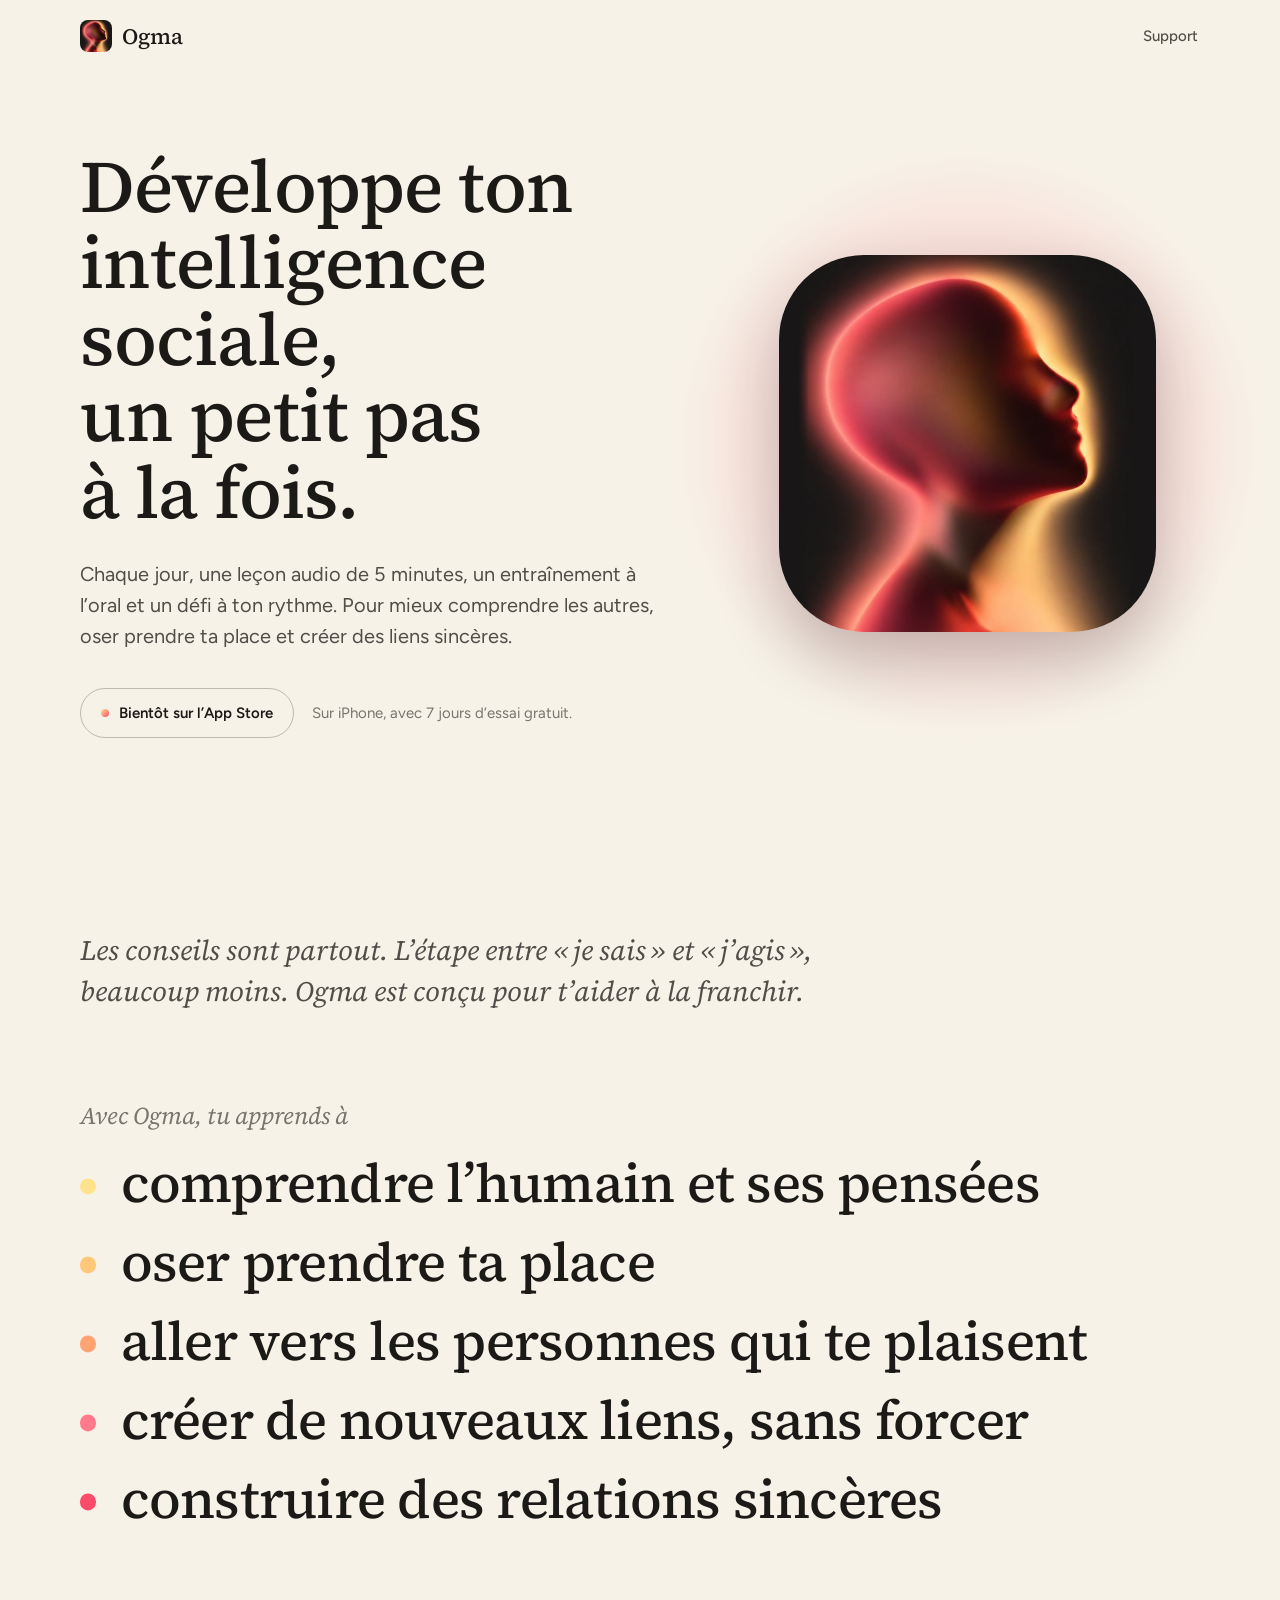
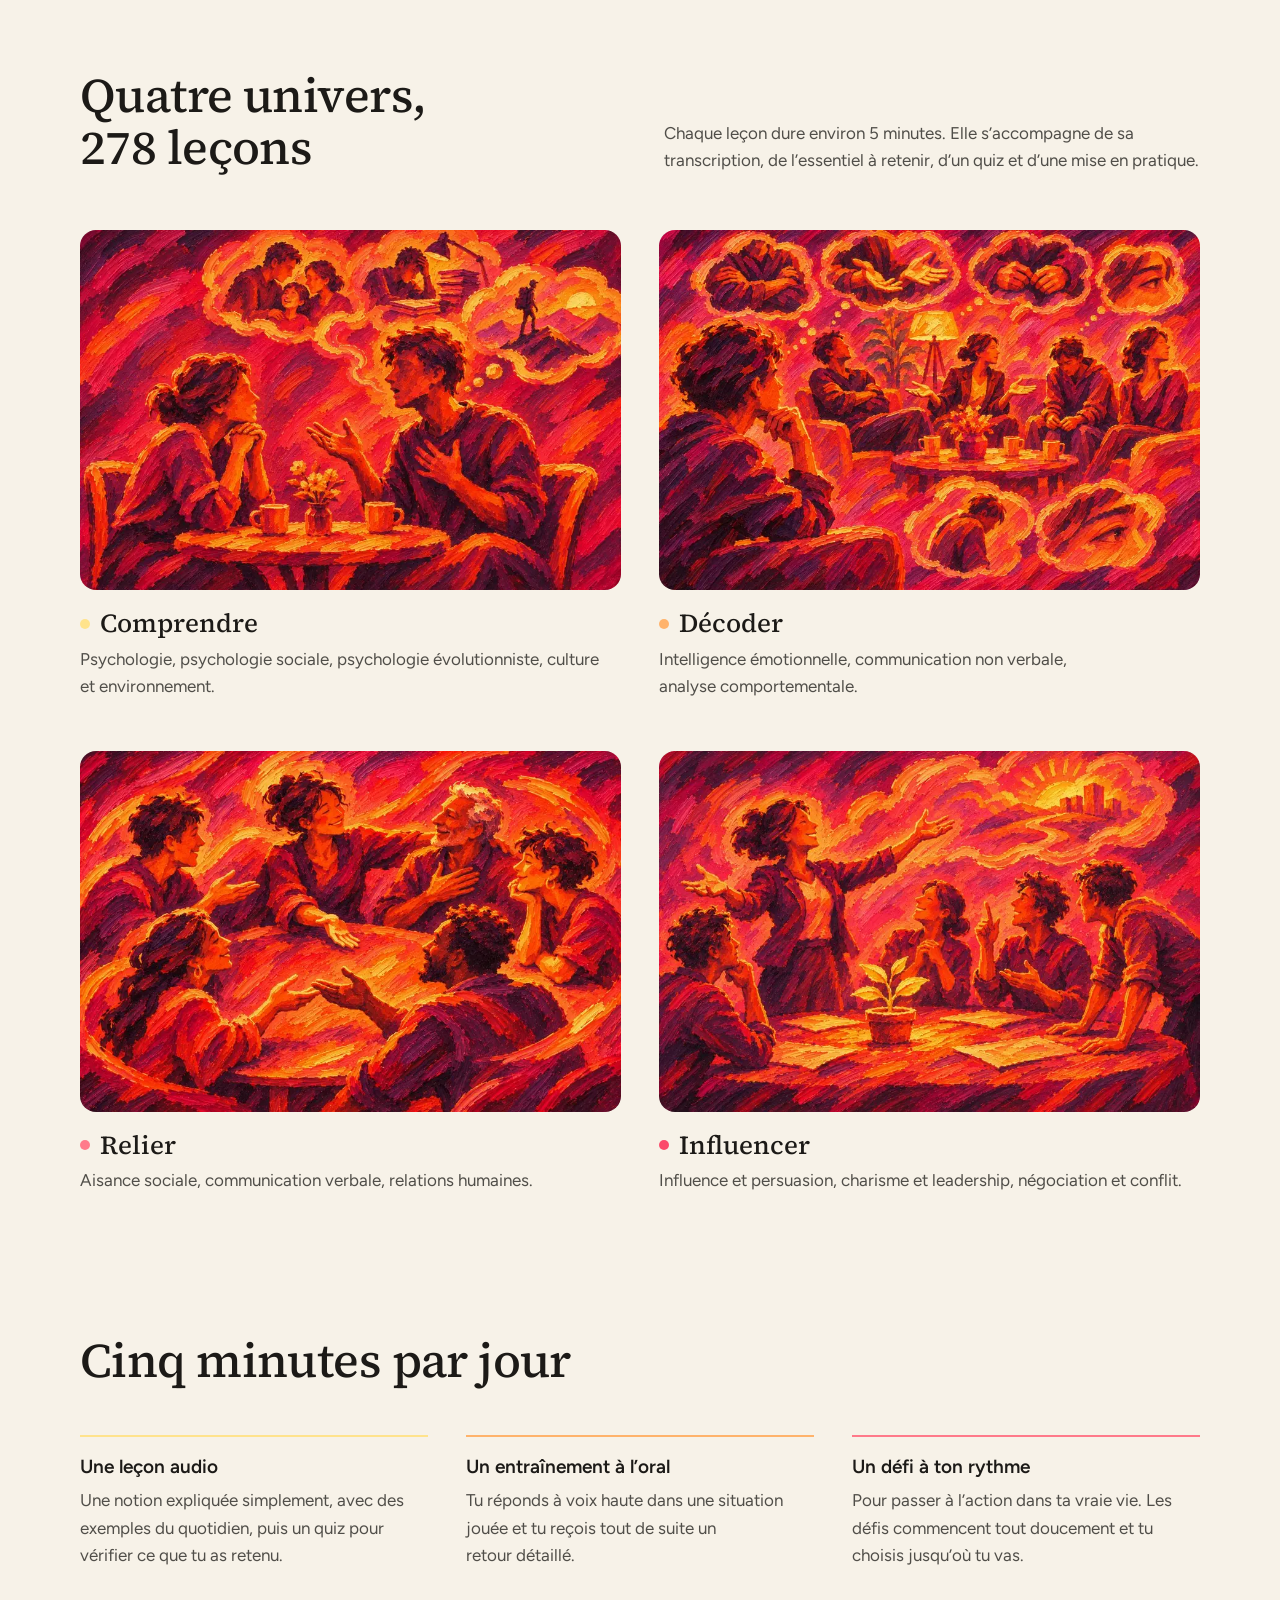
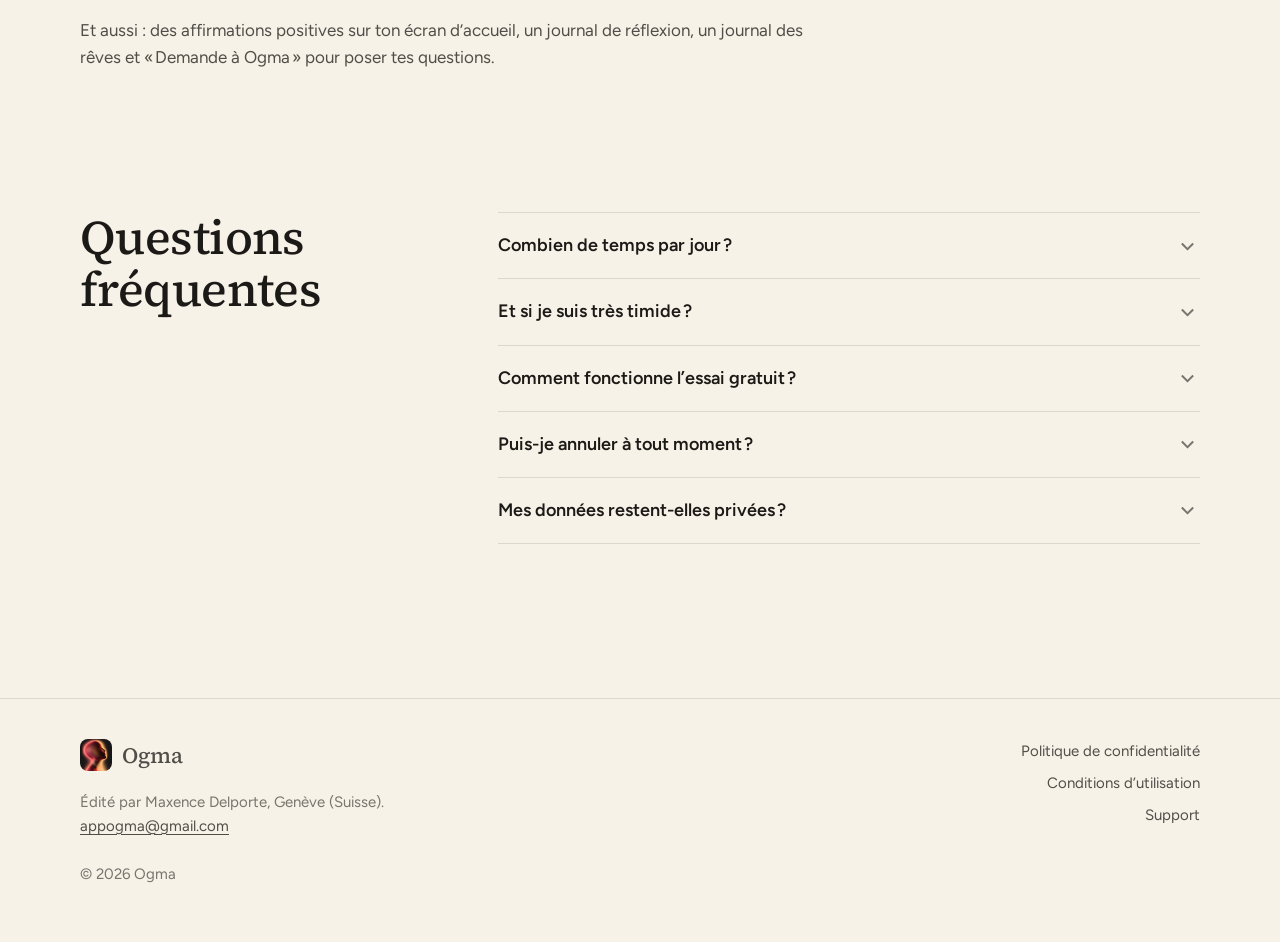
==== index.html @ f4a00671 "Add files via upload" ====
<!doctype html>
<html lang="fr">
<head>
<meta charset="utf-8">
<meta name="viewport" content="width=device-width, initial-scale=1, viewport-fit=cover">
<title>Ogma, pour développer ton intelligence sociale</title>
<meta name="description" content="Ogma t’aide à développer ton intelligence sociale avec une leçon audio de 5 minutes par jour, des entraînements à l’oral et des défis à ton rythme. Bientôt sur l’App Store.">
<meta name="color-scheme" content="dark light">
<meta name="theme-color" content="#181818" media="(prefers-color-scheme: dark)">
<meta name="theme-color" content="#F7F2E8" media="(prefers-color-scheme: light)">
<meta name="format-detection" content="telephone=no">
<meta property="og:type" content="website">
<meta property="og:site_name" content="Ogma">
<meta property="og:locale" content="fr_FR">
<meta property="og:title" content="Ogma, pour développer ton intelligence sociale">
<meta property="og:description" content="Ogma t’aide à développer ton intelligence sociale avec une leçon audio de 5 minutes par jour, des entraînements à l’oral et des défis à ton rythme. Bientôt sur l’App Store.">
<link rel="icon" type="image/png" sizes="32x32" href="assets/img/favicon-32.png">
<link rel="apple-touch-icon" href="assets/img/apple-touch-icon.png">
<link rel="preload" href="assets/fonts/SourceSerif4_500Medium.woff2" as="font" type="font/woff2" crossorigin>
<link rel="preload" href="assets/fonts/Figtree_400Regular.woff2" as="font" type="font/woff2" crossorigin>
<link rel="stylesheet" href="assets/style.css">
</head>
<body>
<a class="skip" href="#contenu">Aller au contenu</a>
<header class="site-header wrap">
  <a class="brand" href="index.html"><img src="assets/img/icone-ogma-96.png" alt="" width="32" height="32"><span>Ogma</span></a>
  <nav aria-label="Principal"><a href="support.html">Support</a></nav>
</header>
<main id="contenu">
<section class="hero wrap">
  <div class="hero-text">
    <h1>Développe ton intelligence sociale, un petit pas à la fois.</h1>
    <p class="lead">Chaque jour, une leçon audio de 5 minutes, un entraînement à l’oral et un défi à ton rythme. Pour mieux comprendre les autres, oser prendre ta place et créer des liens sincères.</p>
    <div class="store">
      <span class="badge">Bientôt sur l’App Store</span>
      <span class="store-note">Sur iPhone, avec 7 jours d’essai gratuit.</span>
    </div>
  </div>
  <div class="hero-visual" aria-hidden="true">
    <div class="aura"><img src="assets/img/icone-ogma.jpg" alt="" width="640" height="640" fetchpriority="high"></div>
  </div>
</section>

<section class="learn wrap" aria-labelledby="t-learn">
  <p class="quote">Les conseils sont partout. L’étape entre « je sais » et « j’agis », beaucoup moins. Ogma est conçu pour t’aider à la franchir.</p>
  <h2 id="t-learn">Avec Ogma, tu apprends à</h2>
  <ul class="learn-list">
      <li style="--dot:#FFE38C">comprendre l’humain et ses pensées</li>
      <li style="--dot:#FFC779">oser prendre ta place</li>
      <li style="--dot:#FFA373">aller vers les personnes qui te plaisent</li>
      <li style="--dot:#FF7A8A">créer de nouveaux liens, sans forcer</li>
      <li style="--dot:#FB4B6B">construire des relations sincères</li>
  </ul>
</section>

<section class="univers wrap" aria-labelledby="t-univers">
  <div class="section-head">
    <h2 id="t-univers">Quatre univers, 278 leçons</h2>
    <p>Chaque leçon dure environ 5 minutes. Elle s’accompagne de sa transcription, de l’essentiel à retenir, d’un quiz et d’une mise en pratique.</p>
  </div>
  <ul class="univers-grid">
      <li style="--u:var(--u1)">
        <img src="assets/img/comprendre.webp" alt="" width="880" height="587" loading="lazy" decoding="async">
        <h3>Comprendre</h3>
        <p>Psychologie, psychologie sociale, psychologie évolutionniste, culture et environnement.</p>
      </li>
      <li style="--u:var(--u2)">
        <img src="assets/img/decoder.webp" alt="" width="880" height="587" loading="lazy" decoding="async">
        <h3>Décoder</h3>
        <p>Intelligence émotionnelle, communication non verbale, analyse comportementale.</p>
      </li>
      <li style="--u:var(--u3)">
        <img src="assets/img/relier.webp" alt="" width="880" height="587" loading="lazy" decoding="async">
        <h3>Relier</h3>
        <p>Aisance sociale, communication verbale, relations humaines.</p>
      </li>
      <li style="--u:var(--u4)">
        <img src="assets/img/influencer.webp" alt="" width="880" height="587" loading="lazy" decoding="async">
        <h3>Influencer</h3>
        <p>Influence et persuasion, charisme et leadership, négociation et conflit.</p>
      </li>
  </ul>
</section>

<section class="daily wrap" aria-labelledby="t-daily">
  <h2 id="t-daily">Cinq minutes par jour</h2>
  <div class="daily-grid">
      <div style="--c:var(--u1)">
        <h3>Une leçon audio</h3>
        <p>Une notion expliquée simplement, avec des exemples du quotidien, puis un quiz pour vérifier ce que tu as retenu.</p>
      </div>
      <div style="--c:var(--u2)">
        <h3>Un entraînement à l’oral</h3>
        <p>Tu réponds à voix haute dans une situation jouée et tu reçois tout de suite un retour détaillé.</p>
      </div>
      <div style="--c:var(--u3)">
        <h3>Un défi à ton rythme</h3>
        <p>Pour passer à l’action dans ta vraie vie. Les défis commencent tout doucement et tu choisis jusqu’où tu vas.</p>
      </div>
  </div>
  <p class="also">Et aussi : des affirmations positives sur ton écran d’accueil, un journal de réflexion, un journal des rêves et « Demande à Ogma » pour poser tes questions.</p>
</section>

<section class="faq wrap" aria-labelledby="t-faq">
  <h2 id="t-faq">Questions fréquentes</h2>
  <div class="faq-list">
      <details>
        <summary>Combien de temps par jour ?</summary>
        <p>Environ 5 minutes : une petite leçon, un entraînement à l’oral avec un retour immédiat, un défi à ton rythme.</p>
      </details>
      <details>
        <summary>Et si je suis très timide ?</summary>
        <p>Ogma a été pensé pour toi. Les défis commencent tout doucement et tu choisis toujours jusqu’où tu vas.</p>
      </details>
      <details>
        <summary>Comment fonctionne l’essai gratuit ?</summary>
        <p>Tu profites d’Ogma pendant 7 jours sans payer. Si tu annules avant la fin de l’essai, rien ne t’est facturé.</p>
      </details>
      <details>
        <summary>Puis-je annuler à tout moment ?</summary>
        <p>Oui, en quelques secondes : dans les Réglages de ton iPhone, touche ton nom, puis Abonnements, puis Ogma.</p>
      </details>
      <details>
        <summary>Mes données restent-elles privées ?</summary>
        <p>Oui. Ogma fonctionne sans compte : ta progression et ce que tu écris restent sur ton téléphone. Pas de publicité, pas de mesure de ton activité, aucune donnée vendue. Tout est détaillé dans la <a href="confidentialite.html">politique de confidentialité</a>.</p>
      </details>
  </div>
</section>
</main>
<footer class="site-footer">
  <div class="wrap">
    <div>
      <a class="brand" href="index.html"><img src="assets/img/icone-ogma-96.png" alt="" width="32" height="32"><span>Ogma</span></a>
      <p>Édité par Maxence Delporte, Genève (Suisse).<br><a href="mailto:appogma@gmail.com">appogma@gmail.com</a></p>
    </div>
    <nav aria-label="Informations">
      <ul>
        <li><a href="confidentialite.html">Politique de confidentialité</a></li>
        <li><a href="conditions.html">Conditions d’utilisation</a></li>
        <li><a href="support.html">Support</a></li>
      </ul>
    </nav>
    <p class="copy">© 2026 Ogma</p>
  </div>
</footer>
</body>
</html>
---- assets/style.css ----
/* Site d'Ogma : mêmes couleurs et polices que l'app (src/ui/ogma/theme.ts). */

@font-face { font-family: "Figtree"; src: url("fonts/Figtree_400Regular.woff2") format("woff2"); font-weight: 400; font-style: normal; font-display: swap; }
@font-face { font-family: "Figtree"; src: url("fonts/Figtree_500Medium.woff2") format("woff2"); font-weight: 500; font-style: normal; font-display: swap; }
@font-face { font-family: "Figtree"; src: url("fonts/Figtree_600SemiBold.woff2") format("woff2"); font-weight: 600; font-style: normal; font-display: swap; }
@font-face { font-family: "Source Serif 4"; src: url("fonts/SourceSerif4_500Medium.woff2") format("woff2"); font-weight: 500; font-style: normal; font-display: swap; }
@font-face { font-family: "Source Serif 4"; src: url("fonts/SourceSerif4_400Regular_Italic.woff2") format("woff2"); font-weight: 400; font-style: italic; font-display: swap; }

/* Thème sombre (par défaut, comme l'app) */
:root {
  --page: #181818;
  --raise: #232323;
  --text: #FBF5E6;
  --text-2: rgba(251, 245, 230, 0.74);
  --text-3: rgba(251, 245, 230, 0.54);
  --line: rgba(251, 245, 230, 0.12);
  --line-2: rgba(251, 245, 230, 0.24);
  --link: #FFE38C;
  --u1: #FFE38C; /* Comprendre */
  --u2: #FFB36B; /* Décoder */
  --u3: #FF7A8A; /* Relier */
  --u4: #FB4B6B; /* Influencer */
  --glow-a: rgba(255, 179, 107, 0.30);
  --glow-b: rgba(251, 75, 107, 0.14);
  --sans: "Figtree", system-ui, -apple-system, "Segoe UI", sans-serif;
  --serif: "Source Serif 4", Georgia, "Times New Roman", serif;
  color-scheme: dark;
}

/* Thème clair (palette LIGHT de l'app) */
@media (prefers-color-scheme: light) {
  :root {
    --page: #F7F2E8;
    --raise: #FFFFFF;
    --text: #1C1A17;
    --text-2: rgba(28, 26, 23, 0.76);
    --text-3: rgba(28, 26, 23, 0.58);
    --line: rgba(28, 26, 23, 0.12);
    --line-2: rgba(28, 26, 23, 0.26);
    --link: #8A5605;
    --glow-a: rgba(255, 179, 107, 0.42);
    --glow-b: rgba(255, 122, 138, 0.18);
    color-scheme: light;
  }
}

*, *::before, *::after { box-sizing: border-box; }
html { -webkit-text-size-adjust: 100%; text-size-adjust: 100%; }
body {
  margin: 0;
  background: var(--page);
  color: var(--text);
  font: 400 1.0625rem/1.6 var(--sans);
  -webkit-font-smoothing: antialiased;
  -moz-osx-font-smoothing: grayscale;
  text-rendering: optimizeLegibility;
}
img { max-width: 100%; height: auto; display: block; }
a { color: var(--link); text-decoration-thickness: 1px; text-underline-offset: 0.18em; }
a:hover { text-decoration-thickness: 2px; }
:focus-visible { outline: 2px solid var(--link); outline-offset: 3px; border-radius: 4px; }
h1, h2, h3 { margin: 0; font-weight: 500; text-wrap: balance; }
h1, h2 { font-family: var(--serif); letter-spacing: -0.012em; }
p { margin: 0 0 1em; text-wrap: pretty; }

.skip { position: absolute; left: -9999px; }
.skip:focus { left: 16px; top: 12px; z-index: 10; padding: 8px 14px; border-radius: 8px; background: var(--raise); color: var(--text); }

.wrap { width: min(100% - 40px, 1120px); margin-inline: auto; }

/* En-tête */
.site-header { display: flex; align-items: center; justify-content: space-between; padding-block: 20px; }
.brand { display: inline-flex; align-items: center; gap: 10px; color: var(--text); text-decoration: none; font: 500 1.375rem/1 var(--serif); }
.brand img { width: 32px; height: 32px; border-radius: 8px; }
.site-header nav a { padding: 8px 2px; color: var(--text-2); font-size: 0.9375rem; font-weight: 500; text-decoration: none; }
.site-header nav a:hover, .site-header nav a[aria-current] { color: var(--text); }

/* Accueil : ouverture */
.hero {
  display: grid;
  grid-template-columns: minmax(0, 1.12fr) minmax(0, 0.88fr);
  align-items: center;
  gap: clamp(24px, 5vw, 72px);
  padding-block: clamp(24px, 6vw, 88px) clamp(64px, 10vw, 136px);
}
.hero h1 { max-width: 15ch; font-size: clamp(2.6rem, 6vw, 4.6rem); line-height: 1.04; }
.hero .lead { max-width: 34em; margin: 28px 0 36px; color: var(--text-2); font-size: clamp(1.125rem, 1.6vw, 1.25rem); line-height: 1.55; }
.store { display: flex; flex-wrap: wrap; align-items: center; gap: 12px 18px; }
.badge { display: inline-flex; align-items: center; gap: 10px; padding: 12px 20px; border: 1px solid var(--line-2); border-radius: 999px; font-size: 0.9375rem; font-weight: 600; }
.badge::before { content: ""; width: 8px; height: 8px; border-radius: 50%; background: linear-gradient(135deg, var(--u1), var(--u4)); }
.store-note { color: var(--text-3); font-size: 0.9375rem; }

.hero-visual { justify-self: center; width: min(100%, 460px); }
.aura { position: relative; aspect-ratio: 1; }
.aura::before {
  content: "";
  position: absolute;
  inset: -14%;
  z-index: 0;
  border-radius: 50%;
  background: radial-gradient(closest-side, var(--glow-a), var(--glow-b) 62%, transparent);
  animation: respire 7s ease-in-out infinite alternate;
}
.aura img {
  position: relative;
  z-index: 1;
  width: 100%;
  height: 100%;
  object-fit: cover;
  -webkit-mask-image: radial-gradient(closest-side, #000 70%, transparent 100%);
  mask-image: radial-gradient(closest-side, #000 70%, transparent 100%);
}
@keyframes respire {
  from { opacity: 0.6; transform: scale(0.94); }
  to { opacity: 1; transform: scale(1.04); }
}
@media (prefers-color-scheme: light) {
  .aura { padding: 9%; }
  .aura img { border-radius: 22.5%; box-shadow: 0 28px 64px rgba(28, 26, 23, 0.24); -webkit-mask-image: none; mask-image: none; }
}

/* Accueil : ce que tu apprends */
.learn { padding-block: clamp(32px, 5vw, 64px) clamp(72px, 11vw, 148px); }
.quote { max-width: 30em; margin: 0 0 clamp(44px, 7vw, 88px); color: var(--text-2); font: italic 400 clamp(1.375rem, 2.4vw, 1.75rem)/1.45 var(--serif); }
.learn h2 { margin-bottom: clamp(14px, 2vw, 22px); color: var(--text-3); font: italic 400 clamp(1.25rem, 2vw, 1.5rem)/1.3 var(--serif); letter-spacing: 0; }
.learn-list { display: grid; gap: clamp(14px, 1.6vw, 18px); margin: 0; padding: 0; list-style: none; }
.learn-list li { display: flex; align-items: baseline; gap: 0.45em; font: 500 clamp(1.75rem, 4.6vw, 3.4rem)/1.12 var(--serif); letter-spacing: -0.014em; text-wrap: balance; }
.learn-list li::before { content: ""; flex: none; width: 0.3em; height: 0.3em; border-radius: 50%; background: var(--dot); transform: translateY(-0.14em); }

/* Accueil : univers */
.section-head { display: grid; grid-template-columns: minmax(0, 1fr) minmax(0, 1fr); align-items: end; gap: 20px 48px; margin-bottom: clamp(32px, 5vw, 56px); }
.section-head h2, .daily h2, .faq h2 { font-size: clamp(2rem, 4vw, 3rem); line-height: 1.08; }
.section-head p { max-width: 36em; margin: 0; color: var(--text-2); }
.univers { padding-bottom: clamp(72px, 11vw, 148px); }
.univers-grid { display: grid; grid-template-columns: repeat(2, minmax(0, 1fr)); gap: clamp(32px, 4vw, 52px) clamp(20px, 3vw, 40px); margin: 0; padding: 0; list-style: none; }
.univers-grid img { width: 100%; aspect-ratio: 3 / 2; object-fit: cover; border-radius: 16px; }
.univers-grid h3 { display: flex; align-items: center; gap: 10px; margin: 18px 0 6px; font: 500 1.625rem/1.2 var(--serif); }
.univers-grid h3::before { content: ""; width: 10px; height: 10px; border-radius: 50%; background: var(--u); }
.univers-grid p { max-width: 32em; margin: 0; color: var(--text-2); }

/* Accueil : cinq minutes par jour */
.daily { padding-bottom: clamp(72px, 11vw, 148px); }
.daily h2 { margin-bottom: clamp(28px, 4vw, 48px); }
.daily-grid { display: grid; grid-template-columns: repeat(3, minmax(0, 1fr)); gap: clamp(24px, 3vw, 40px); }
.daily-grid > div { padding-top: 18px; border-top: 2px solid var(--c); }
.daily-grid h3 { margin-bottom: 8px; font: 600 1.1875rem/1.3 var(--sans); }
.daily-grid p { margin: 0; color: var(--text-2); }
.also { max-width: 44em; margin: clamp(32px, 4vw, 48px) 0 0; color: var(--text-2); }

/* Accueil : questions */
.faq { display: grid; grid-template-columns: minmax(0, 1fr) minmax(0, 1.9fr); gap: 24px 48px; padding-bottom: clamp(80px, 12vw, 160px); }
.faq-list { border-top: 1px solid var(--line); }
.faq details { border-bottom: 1px solid var(--line); }
.faq summary { position: relative; padding: 20px 44px 20px 0; cursor: pointer; list-style: none; font: 600 1.125rem/1.4 var(--sans); }
.faq summary::-webkit-details-marker { display: none; }
.faq summary::after {
  content: "";
  position: absolute;
  right: 8px;
  top: 50%;
  width: 9px;
  height: 9px;
  border-right: 2px solid var(--text-3);
  border-bottom: 2px solid var(--text-3);
  transform: translateY(-70%) rotate(45deg);
  transition: transform 0.2s ease;
}
.faq details[open] summary::after { transform: translateY(-25%) rotate(-135deg); }
.faq details p { max-width: 40em; margin: 0; padding: 0 44px 22px 0; color: var(--text-2); }

/* Pied de page */
.site-footer { padding-block: 40px 56px; border-top: 1px solid var(--line); color: var(--text-3); font-size: 0.9375rem; }
.site-footer .wrap { display: grid; grid-template-columns: minmax(0, 1fr) auto; align-items: start; gap: 24px 48px; }
.site-footer p { margin: 12px 0 0; }
.site-footer a { color: var(--text-2); }
.site-footer ul { display: grid; gap: 8px; margin: 0; padding: 0; list-style: none; text-align: right; }
.site-footer ul a { text-decoration: none; }
.site-footer ul a:hover { color: var(--text); text-decoration: underline; }
.site-footer .copy { grid-column: 1 / -1; margin: 0; }

/* Pages de texte : confidentialité, conditions, support */
.doc { width: min(100% - 40px, 720px); margin-inline: auto; padding-block: clamp(20px, 5vw, 64px) clamp(72px, 10vw, 128px); }
.doc h1 { margin-bottom: 12px; font-size: clamp(2.25rem, 5.2vw, 3.25rem); line-height: 1.08; }
.doc .meta { margin-bottom: 28px; color: var(--text-3); font-size: 0.9375rem; }
.doc p { color: var(--text-2); }
.doc .lead { color: var(--text); font-size: 1.1875rem; line-height: 1.55; }
.doc h2 { margin: 2.2em 0 0.6em; font-size: clamp(1.5rem, 2.6vw, 1.8rem); line-height: 1.2; scroll-margin-top: 24px; }
.doc h3 { margin: 1.6em 0 0.35em; font: 600 1.125rem/1.35 var(--sans); }
.doc h2 + h3 { margin-top: 0.4em; }
.support-head { display: grid; grid-template-columns: minmax(0, 1fr) auto; align-items: center; gap: 24px; }
.support-head .mascot { width: 136px; }

@media (max-width: 760px) {
  .hero { grid-template-columns: 1fr; padding-top: 0; }
  .hero-visual { order: -1; width: min(80%, 340px); }
  .hero h1 { font-size: clamp(2.4rem, 10.6vw, 3.2rem); }
  .section-head, .faq, .univers-grid, .daily-grid { grid-template-columns: 1fr; }
  .site-footer .wrap { grid-template-columns: 1fr; }
  .site-footer ul { text-align: left; }
  .doc p { -webkit-hyphens: auto; hyphens: auto; }
  .support-head .mascot { width: 96px; }
}

@media (prefers-reduced-motion: reduce) {
  .aura::before { animation: none; }
  .faq summary::after { transition: none; }
}

@media (max-width: 560px) {
  .support-head { grid-template-columns: 1fr; gap: 8px; }
  .support-head .mascot { order: -1; width: 88px; }
}
.support-head p { -webkit-hyphens: manual; hyphens: manual; }
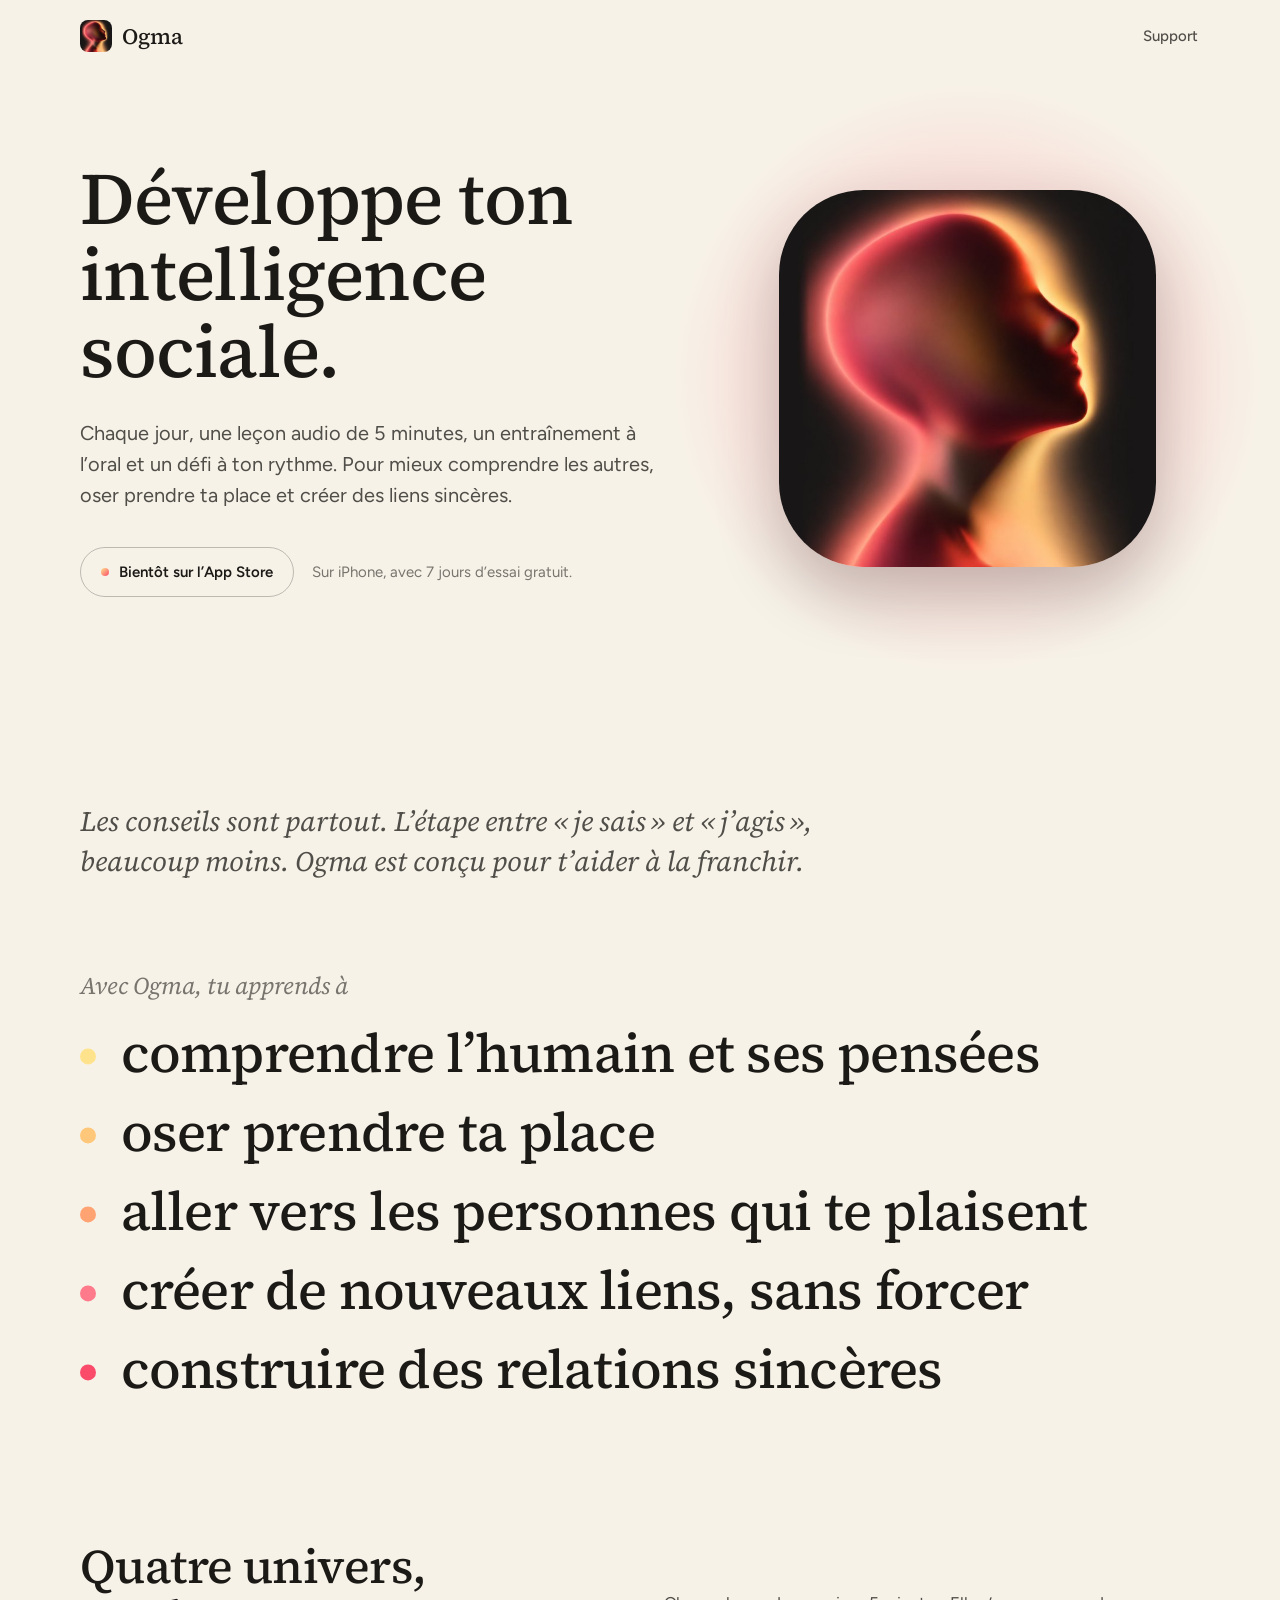
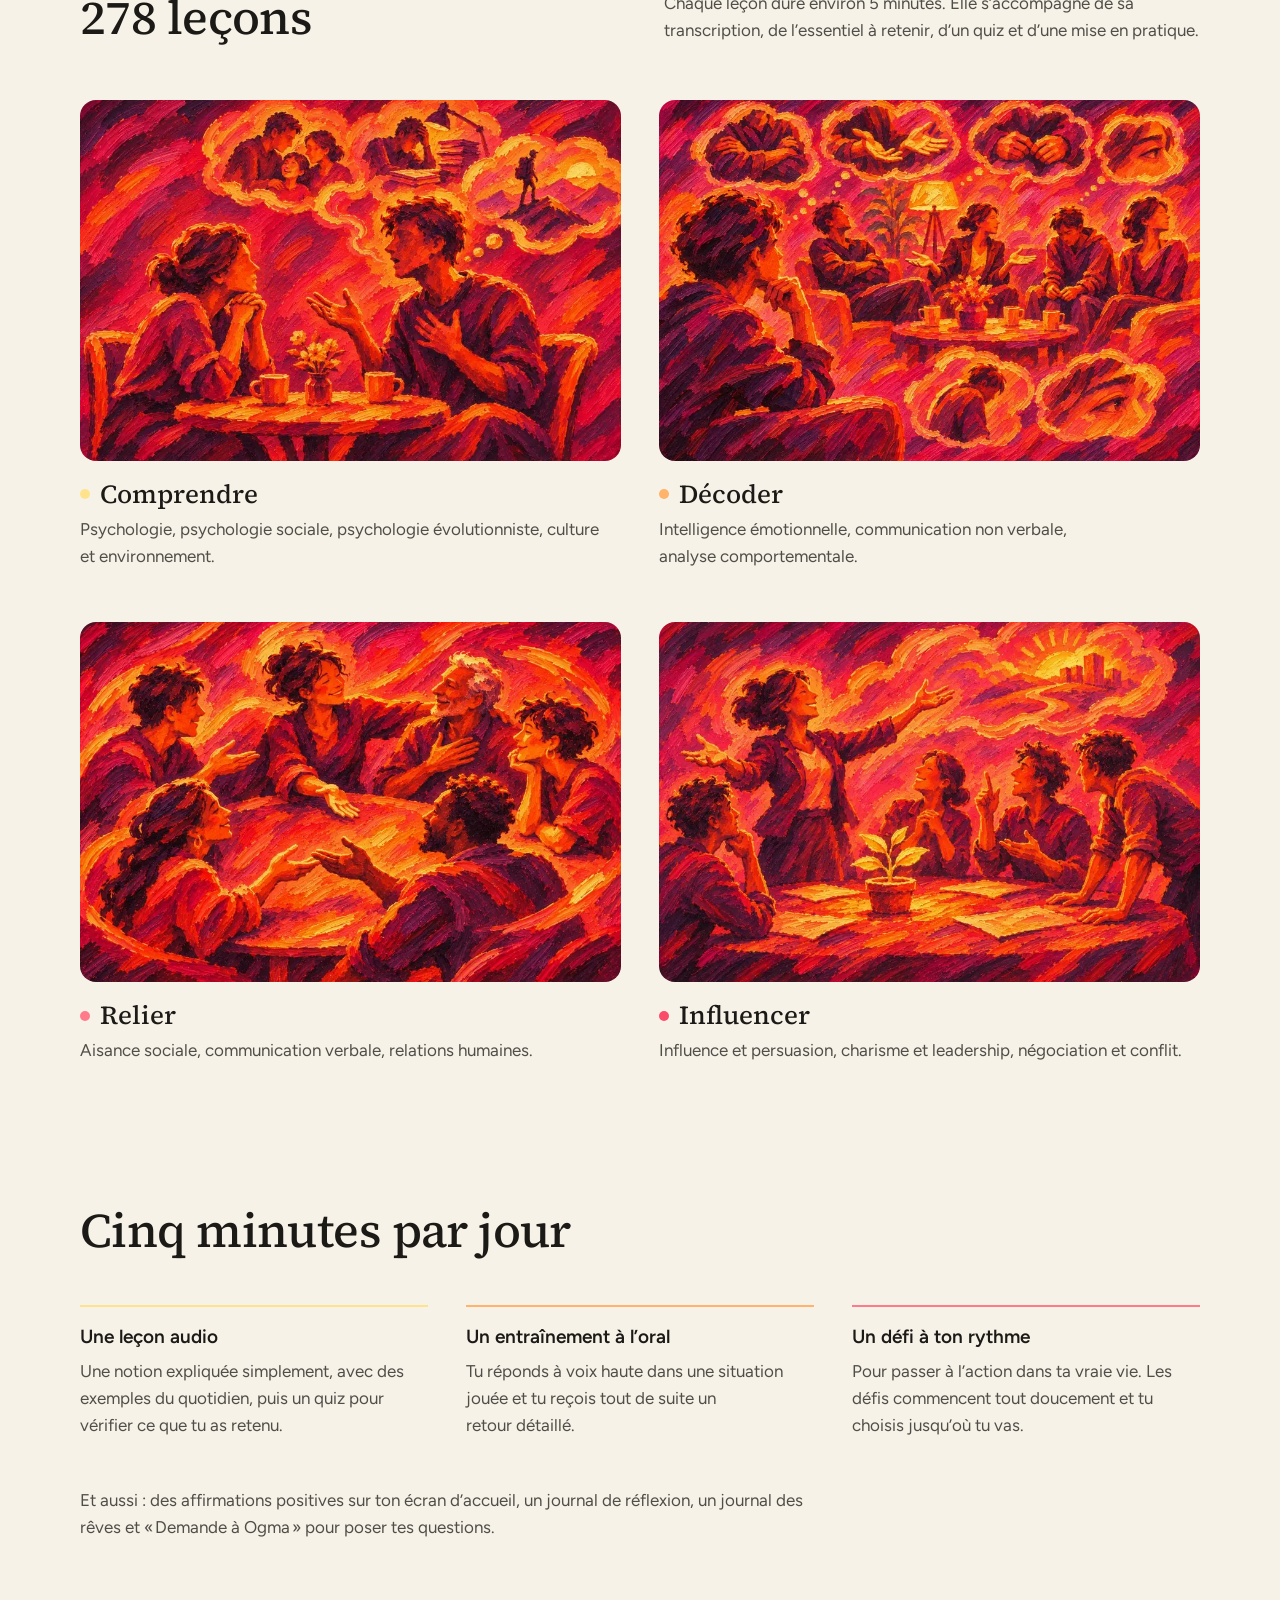
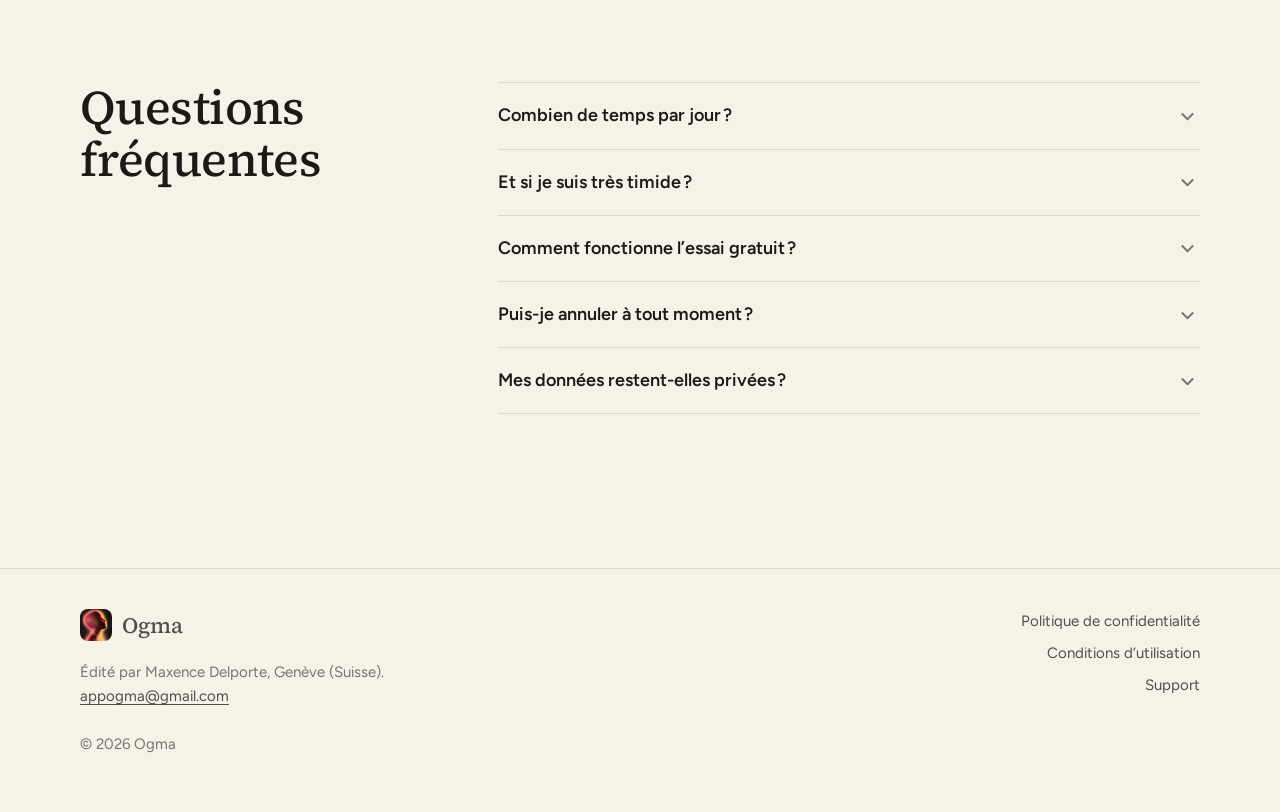
==== commit 37f89dd5: "Add files via upload" ====
--- a/index.html
+++ b/index.html
@@ -5,9 +5,8 @@
 <meta name="viewport" content="width=device-width, initial-scale=1, viewport-fit=cover">
 <title>Ogma, pour développer ton intelligence sociale</title>
 <meta name="description" content="Ogma t’aide à développer ton intelligence sociale avec une leçon audio de 5 minutes par jour, des entraînements à l’oral et des défis à ton rythme. Bientôt sur l’App Store.">
-<meta name="color-scheme" content="dark light">
-<meta name="theme-color" content="#181818" media="(prefers-color-scheme: dark)">
-<meta name="theme-color" content="#F7F2E8" media="(prefers-color-scheme: light)">
+<meta name="color-scheme" content="light">
+<meta name="theme-color" content="#F7F2E8">
 <meta name="format-detection" content="telephone=no">
 <meta property="og:type" content="website">
 <meta property="og:site_name" content="Ogma">
@@ -29,7 +28,7 @@
 <main id="contenu">
 <section class="hero wrap">
   <div class="hero-text">
-    <h1>Développe ton intelligence sociale, un petit pas à la fois.</h1>
+    <h1>Développe ton intelligence sociale.</h1>
     <p class="lead">Chaque jour, une leçon audio de 5 minutes, un entraînement à l’oral et un défi à ton rythme. Pour mieux comprendre les autres, oser prendre ta place et créer des liens sincères.</p>
     <div class="store">
       <span class="badge">Bientôt sur l’App Store</span>
--- a/assets/style.css
+++ b/assets/style.css
@@ -6,42 +6,25 @@
 @font-face { font-family: "Source Serif 4"; src: url("fonts/SourceSerif4_500Medium.woff2") format("woff2"); font-weight: 500; font-style: normal; font-display: swap; }
 @font-face { font-family: "Source Serif 4"; src: url("fonts/SourceSerif4_400Regular_Italic.woff2") format("woff2"); font-weight: 400; font-style: italic; font-display: swap; }
 
-/* Thème sombre (par défaut, comme l'app) */
+/* Thème clair (palette LIGHT de l'app), le seul utilisé */
 :root {
-  --page: #181818;
-  --raise: #232323;
-  --text: #FBF5E6;
-  --text-2: rgba(251, 245, 230, 0.74);
-  --text-3: rgba(251, 245, 230, 0.54);
-  --line: rgba(251, 245, 230, 0.12);
-  --line-2: rgba(251, 245, 230, 0.24);
-  --link: #FFE38C;
+  --page: #F7F2E8;
+  --raise: #FFFFFF;
+  --text: #1C1A17;
+  --text-2: rgba(28, 26, 23, 0.76);
+  --text-3: rgba(28, 26, 23, 0.58);
+  --line: rgba(28, 26, 23, 0.12);
+  --line-2: rgba(28, 26, 23, 0.26);
+  --link: #8A5605;
+  --glow-a: rgba(255, 179, 107, 0.42);
+  --glow-b: rgba(255, 122, 138, 0.18);
+  color-scheme: light;
   --u1: #FFE38C; /* Comprendre */
   --u2: #FFB36B; /* Décoder */
   --u3: #FF7A8A; /* Relier */
   --u4: #FB4B6B; /* Influencer */
-  --glow-a: rgba(255, 179, 107, 0.30);
-  --glow-b: rgba(251, 75, 107, 0.14);
   --sans: "Figtree", system-ui, -apple-system, "Segoe UI", sans-serif;
   --serif: "Source Serif 4", Georgia, "Times New Roman", serif;
-  color-scheme: dark;
-}
-
-/* Thème clair (palette LIGHT de l'app) */
-@media (prefers-color-scheme: light) {
-  :root {
-    --page: #F7F2E8;
-    --raise: #FFFFFF;
-    --text: #1C1A17;
-    --text-2: rgba(28, 26, 23, 0.76);
-    --text-3: rgba(28, 26, 23, 0.58);
-    --line: rgba(28, 26, 23, 0.12);
-    --line-2: rgba(28, 26, 23, 0.26);
-    --link: #8A5605;
-    --glow-a: rgba(255, 179, 107, 0.42);
-    --glow-b: rgba(255, 122, 138, 0.18);
-    color-scheme: light;
-  }
 }
 
 *, *::before, *::after { box-sizing: border-box; }
@@ -107,17 +90,13 @@
   width: 100%;
   height: 100%;
   object-fit: cover;
-  -webkit-mask-image: radial-gradient(closest-side, #000 70%, transparent 100%);
-  mask-image: radial-gradient(closest-side, #000 70%, transparent 100%);
 }
 @keyframes respire {
   from { opacity: 0.6; transform: scale(0.94); }
   to { opacity: 1; transform: scale(1.04); }
 }
-@media (prefers-color-scheme: light) {
-  .aura { padding: 9%; }
-  .aura img { border-radius: 22.5%; box-shadow: 0 28px 64px rgba(28, 26, 23, 0.24); -webkit-mask-image: none; mask-image: none; }
-}
+.aura { padding: 9%; }
+.aura img { border-radius: 22.5%; box-shadow: 0 28px 64px rgba(28, 26, 23, 0.24); }
 
 /* Accueil : ce que tu apprends */
 .learn { padding-block: clamp(32px, 5vw, 64px) clamp(72px, 11vw, 148px); }
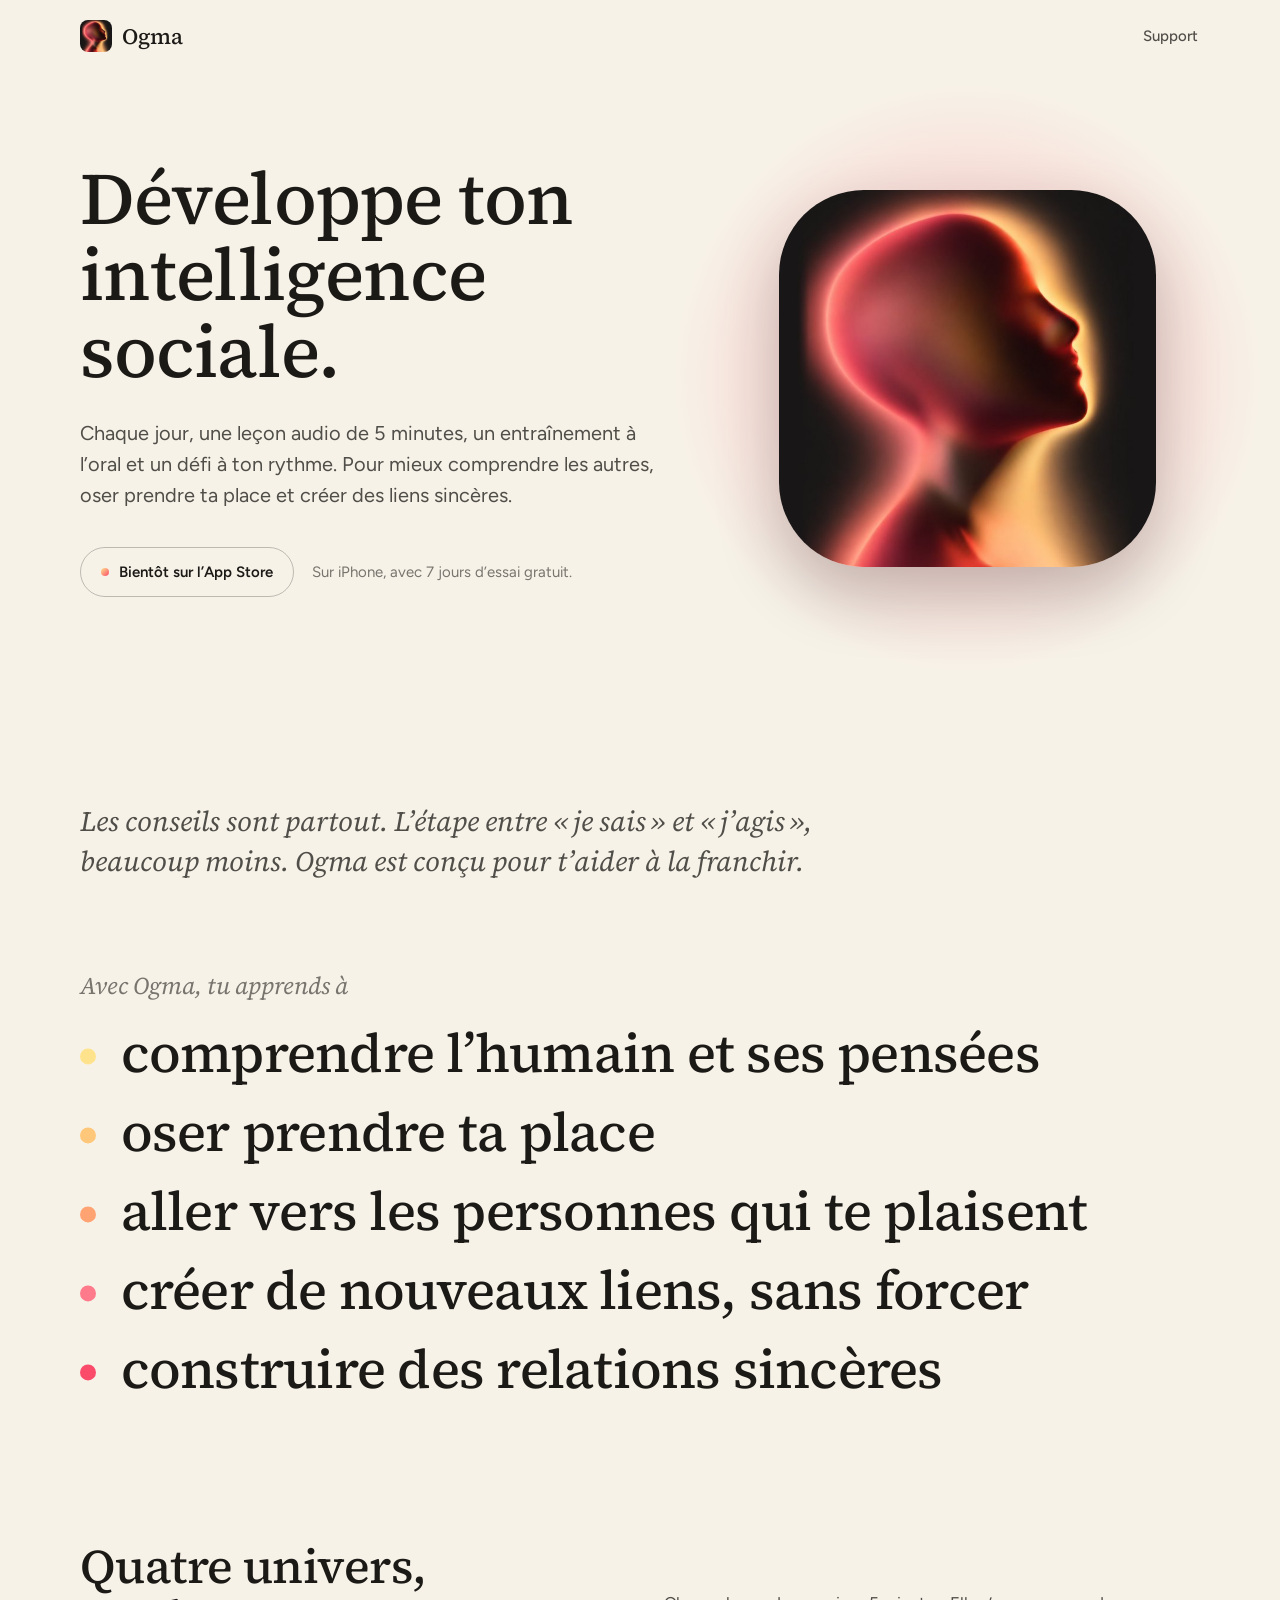
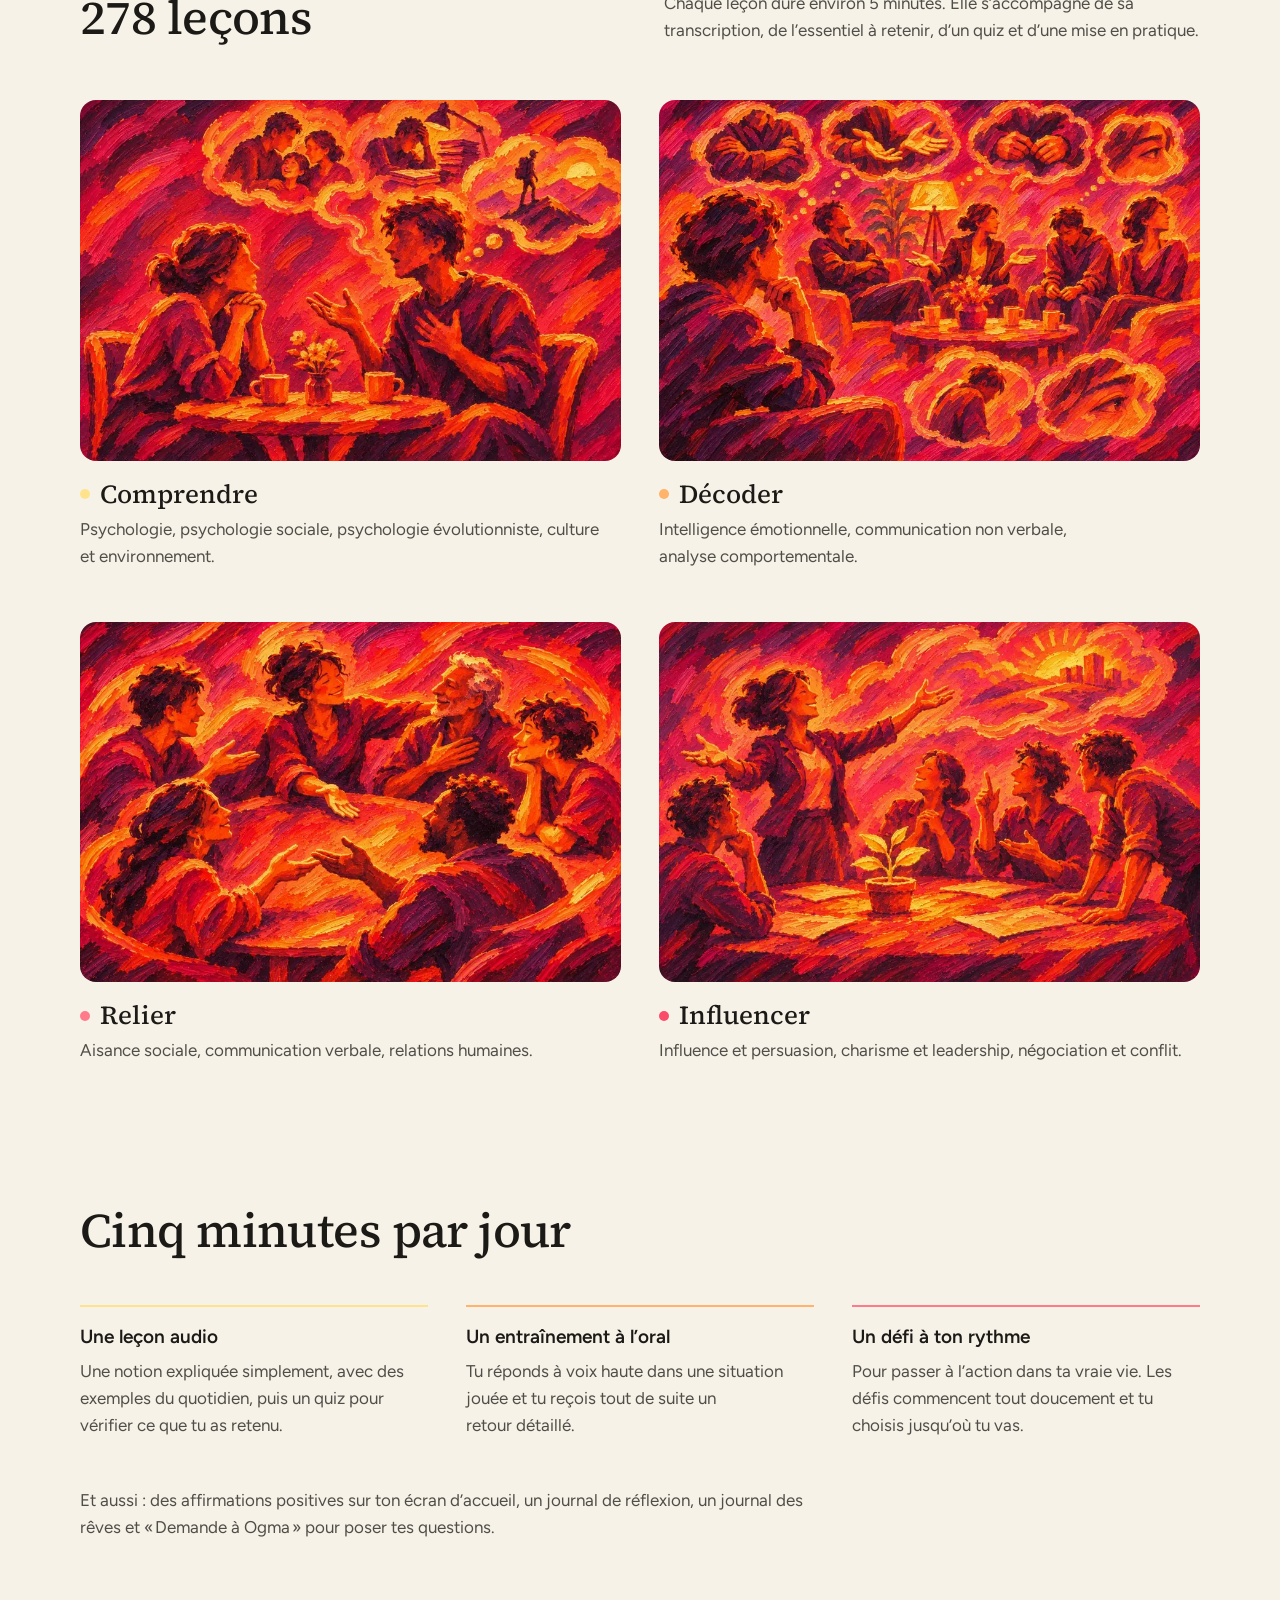
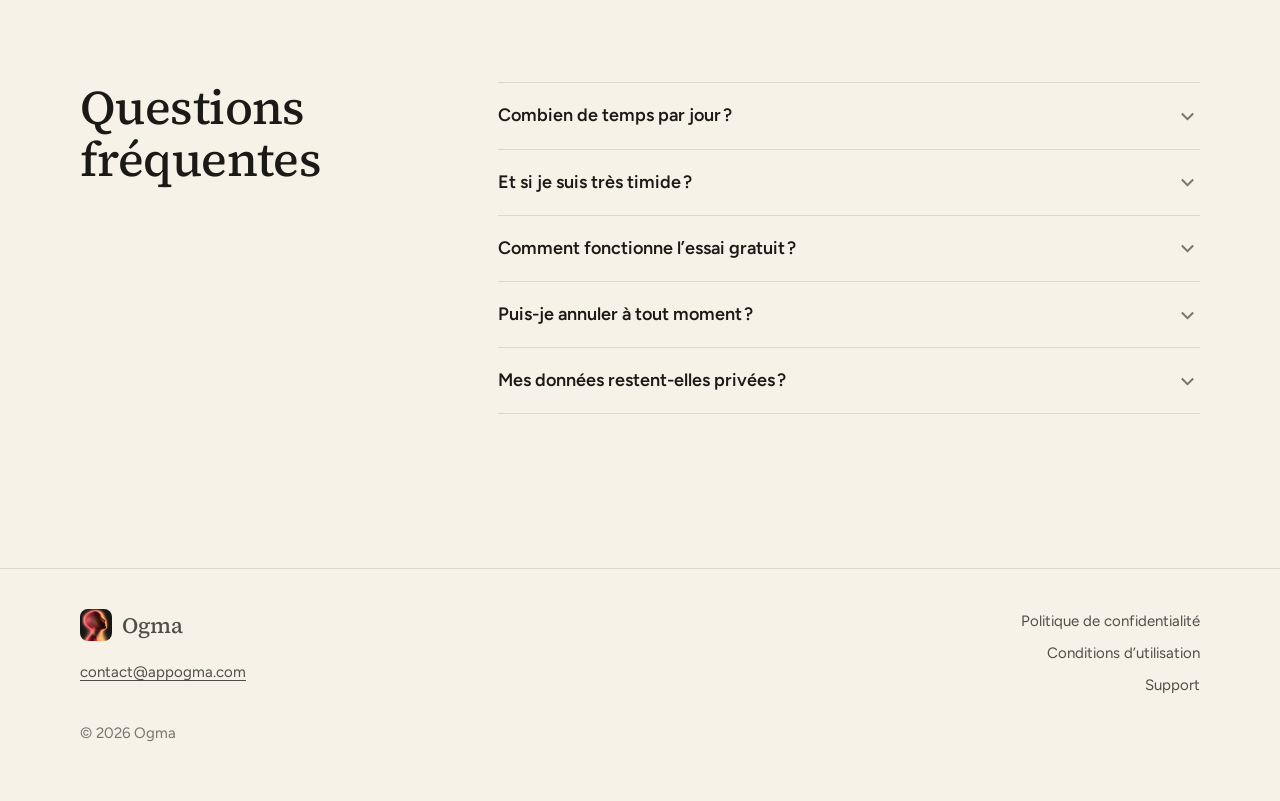
==== commit 4b95fc60: "Nouvelle politique de confidentialité, adresse contact@appogma.com et pied de page simplifié sur tou" ====
--- a/index.html
+++ b/index.html
@@ -130,7 +130,7 @@
   <div class="wrap">
     <div>
       <a class="brand" href="index.html"><img src="assets/img/icone-ogma-96.png" alt="" width="32" height="32"><span>Ogma</span></a>
-      <p>Édité par Maxence Delporte, Genève (Suisse).<br><a href="mailto:appogma@gmail.com">appogma@gmail.com</a></p>
+      <p><a href="mailto:contact@appogma.com">contact@appogma.com</a></p>
     </div>
     <nav aria-label="Informations">
       <ul>
